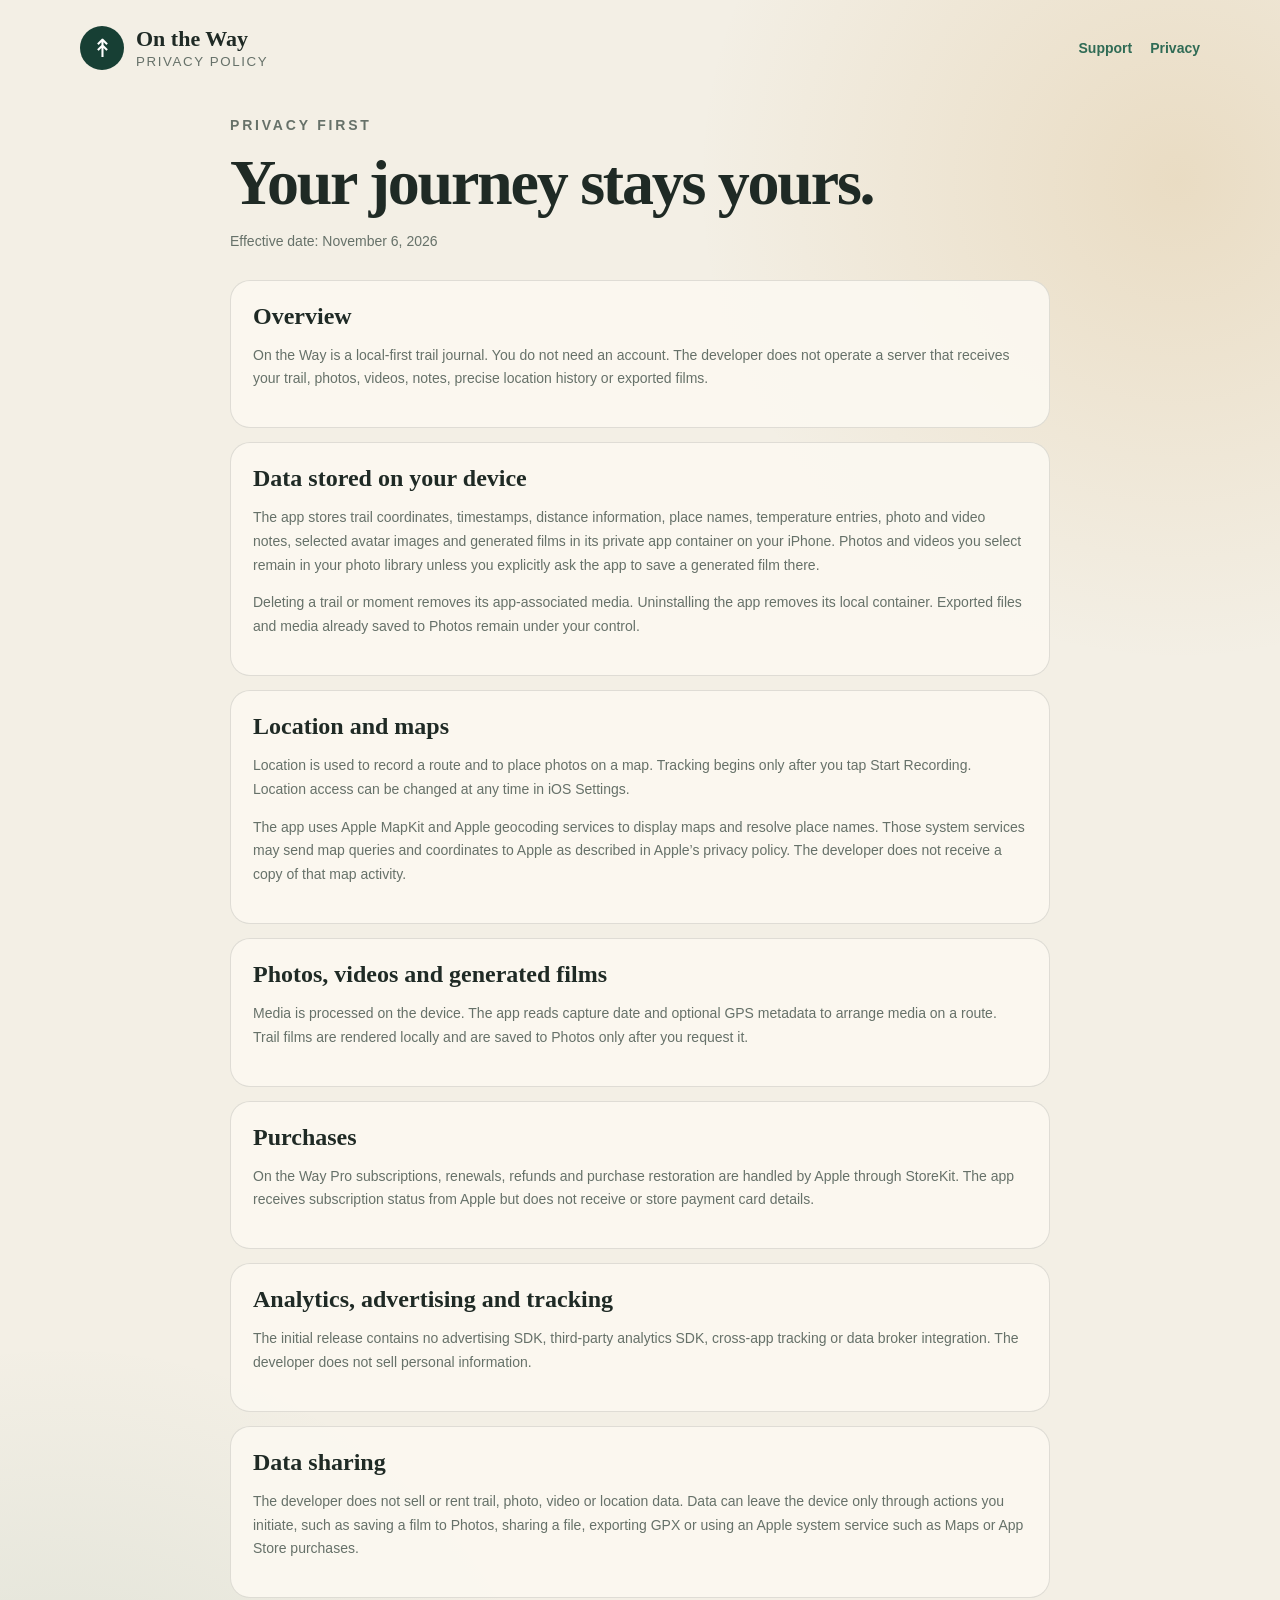
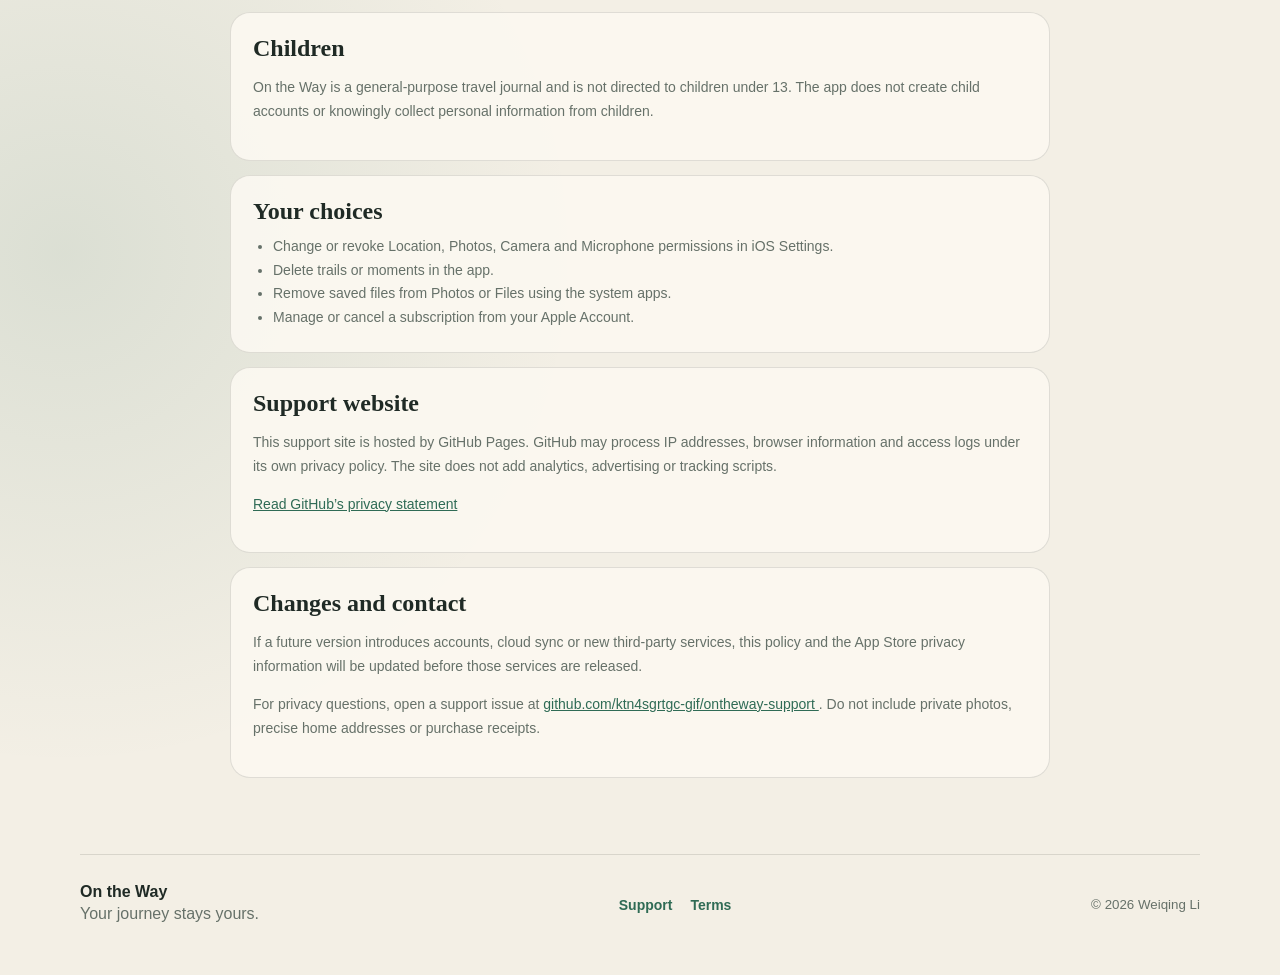
==== privacy.html @ 14183062 "Add On the Way support and privacy pages" ====
<!doctype html>
<html lang="en">
<head>
  <meta charset="utf-8">
  <meta name="viewport" content="width=device-width, initial-scale=1">
  <meta name="theme-color" content="#173f34">
  <meta name="description" content="Privacy policy for On the Way.">
  <title>On the Way — Privacy Policy</title>
  <link rel="stylesheet" href="styles.css">
</head>
<body>
  <header class="site-header">
    <a class="brand" href="index.html" aria-label="On the Way support home">
      <span class="brand-mark" aria-hidden="true">↟</span>
      <span>
        <strong>On the Way</strong>
        <small>Privacy Policy</small>
      </span>
    </a>
    <nav aria-label="Main navigation">
      <a href="index.html">Support</a>
      <a href="privacy.html">Privacy</a>
    </nav>
  </header>

  <main class="policy">
    <p class="eyebrow">PRIVACY FIRST</p>
    <h1>Your journey stays yours.</h1>
    <p class="updated">Effective date: November 6, 2026</p>

    <article>
      <h2>Overview</h2>
      <p>
        On the Way is a local-first trail journal. You do not need an account.
        The developer does not operate a server that receives your trail,
        photos, videos, notes, precise location history or exported films.
      </p>
    </article>

    <article>
      <h2>Data stored on your device</h2>
      <p>
        The app stores trail coordinates, timestamps, distance information,
        place names, temperature entries, photo and video notes, selected
        avatar images and generated films in its private app container on your
        iPhone. Photos and videos you select remain in your photo library unless
        you explicitly ask the app to save a generated film there.
      </p>
      <p>
        Deleting a trail or moment removes its app-associated media. Uninstalling
        the app removes its local container. Exported files and media already
        saved to Photos remain under your control.
      </p>
    </article>

    <article>
      <h2>Location and maps</h2>
      <p>
        Location is used to record a route and to place photos on a map. Tracking
        begins only after you tap Start Recording. Location access can be changed
        at any time in iOS Settings.
      </p>
      <p>
        The app uses Apple MapKit and Apple geocoding services to display maps and
        resolve place names. Those system services may send map queries and
        coordinates to Apple as described in Apple’s privacy policy. The developer
        does not receive a copy of that map activity.
      </p>
    </article>

    <article>
      <h2>Photos, videos and generated films</h2>
      <p>
        Media is processed on the device. The app reads capture date and optional
        GPS metadata to arrange media on a route. Trail films are rendered locally
        and are saved to Photos only after you request it.
      </p>
    </article>

    <article>
      <h2>Purchases</h2>
      <p>
        On the Way Pro subscriptions, renewals, refunds and purchase restoration
        are handled by Apple through StoreKit. The app receives subscription
        status from Apple but does not receive or store payment card details.
      </p>
    </article>

    <article>
      <h2>Analytics, advertising and tracking</h2>
      <p>
        The initial release contains no advertising SDK, third-party analytics
        SDK, cross-app tracking or data broker integration. The developer does not
        sell personal information.
      </p>
    </article>

    <article>
      <h2>Data sharing</h2>
      <p>
        The developer does not sell or rent trail, photo, video or location data.
        Data can leave the device only through actions you initiate, such as
        saving a film to Photos, sharing a file, exporting GPX or using an Apple
        system service such as Maps or App Store purchases.
      </p>
    </article>

    <article>
      <h2>Children</h2>
      <p>
        On the Way is a general-purpose travel journal and is not directed to
        children under 13. The app does not create child accounts or knowingly
        collect personal information from children.
      </p>
    </article>

    <article>
      <h2>Your choices</h2>
      <ul>
        <li>Change or revoke Location, Photos, Camera and Microphone permissions in iOS Settings.</li>
        <li>Delete trails or moments in the app.</li>
        <li>Remove saved files from Photos or Files using the system apps.</li>
        <li>Manage or cancel a subscription from your Apple Account.</li>
      </ul>
    </article>

    <article>
      <h2>Support website</h2>
      <p>
        This support site is hosted by GitHub Pages. GitHub may process IP
        addresses, browser information and access logs under its own privacy
        policy. The site does not add analytics, advertising or tracking scripts.
      </p>
      <p>
        <a href="https://docs.github.com/en/site-policy/privacy-policies/github-general-privacy-statement">
          Read GitHub’s privacy statement
        </a>
      </p>
    </article>

    <article>
      <h2>Changes and contact</h2>
      <p>
        If a future version introduces accounts, cloud sync or new third-party
        services, this policy and the App Store privacy information will be
        updated before those services are released.
      </p>
      <p>
        For privacy questions, open a support issue at
        <a href="https://github.com/ktn4sgrtgc-gif/ontheway-support/issues/new">
          github.com/ktn4sgrtgc-gif/ontheway-support
        </a>.
        Do not include private photos, precise home addresses or purchase receipts.
      </p>
    </article>
  </main>

  <footer>
    <div>
      <strong>On the Way</strong>
      <p>Your journey stays yours.</p>
    </div>
    <nav aria-label="Footer navigation">
      <a href="index.html">Support</a>
      <a href="https://www.apple.com/legal/internet-services/itunes/dev/stdeula/">Terms</a>
    </nav>
    <small>© 2026 Weiqing Li</small>
  </footer>
</body>
</html>
---- styles.css ----
:root {
  color-scheme: light;
  font-family: -apple-system, BlinkMacSystemFont, "SF Pro Text", sans-serif;
  background: #f3efe5;
  color: #1f2a25;
  --forest: #173f34;
  --forest-light: #2f6b55;
  --coral: #d46a4c;
  --paper: #fbf8f0;
  --muted: #667169;
  --border: rgba(31, 42, 37, 0.13);
}

* {
  box-sizing: border-box;
}

body {
  margin: 0;
  min-height: 100vh;
  background:
    radial-gradient(circle at 92% 7%, rgba(195, 144, 60, 0.2), transparent 30rem),
    radial-gradient(circle at 5% 72%, rgba(47, 107, 85, 0.12), transparent 32rem),
    #f3efe5;
}

a {
  color: var(--forest-light);
}

.site-header,
footer {
  width: min(1120px, calc(100% - 40px));
  margin: 0 auto;
  display: flex;
  align-items: center;
  justify-content: space-between;
  gap: 24px;
}

.site-header {
  padding: 26px 0 18px;
}

.brand {
  display: flex;
  align-items: center;
  gap: 12px;
  color: inherit;
  text-decoration: none;
}

.brand-mark {
  display: grid;
  place-items: center;
  width: 44px;
  height: 44px;
  border-radius: 50%;
  color: #fff;
  font-size: 25px;
  background: var(--forest);
}

.brand strong {
  display: block;
  font-family: Georgia, "Times New Roman", serif;
  font-size: 22px;
}

.brand small {
  color: var(--muted);
  letter-spacing: 0.12em;
  text-transform: uppercase;
}

nav {
  display: flex;
  gap: 18px;
}

nav a {
  text-decoration: none;
  font-size: 14px;
  font-weight: 600;
}

main {
  width: min(1040px, calc(100% - 40px));
  margin: 0 auto;
  padding: 26px 0 62px;
}

.hero {
  padding: 62px 0 48px;
  max-width: 800px;
}

.eyebrow {
  margin: 0 0 12px;
  color: var(--forest-light);
  font-size: 11px;
  font-weight: 800;
  letter-spacing: 0.2em;
}

h1,
h2,
h3 {
  font-family: Georgia, "Times New Roman", serif;
}

h1 {
  margin: 0;
  font-size: clamp(42px, 8vw, 76px);
  line-height: 1.03;
  letter-spacing: -0.035em;
}

.lead {
  max-width: 680px;
  margin: 24px 0;
  color: var(--muted);
  font-size: 18px;
  line-height: 1.7;
}

.hero-actions {
  display: flex;
  gap: 12px;
  flex-wrap: wrap;
  margin-top: 26px;
}

.button {
  display: inline-flex;
  align-items: center;
  justify-content: center;
  min-height: 46px;
  padding: 0 20px;
  border-radius: 999px;
  color: #fff;
  background: var(--coral);
  text-decoration: none;
  font-size: 14px;
  font-weight: 700;
}

.button.secondary {
  color: var(--forest);
  background: var(--paper);
  border: 1px solid var(--border);
}

.grid {
  display: grid;
  grid-template-columns: repeat(2, minmax(0, 1fr));
  gap: 16px;
}

.section-title {
  grid-column: 1 / -1;
  margin-bottom: 6px;
}

.section-title h2,
.contact-card h2 {
  margin: 0;
  font-size: 34px;
}

.grid article,
.policy article,
.contact-card {
  padding: 22px;
  border: 1px solid var(--border);
  border-radius: 20px;
  background: rgba(251, 248, 240, 0.93);
}

.grid article h3 {
  margin: 0 0 9px;
  font-size: 21px;
}

.grid article p,
.policy p,
.policy li,
.contact-card p {
  color: var(--muted);
  font-size: 14px;
  line-height: 1.7;
}

.contact-card {
  display: flex;
  align-items: center;
  justify-content: space-between;
  gap: 24px;
  margin-top: 18px;
}

.policy {
  max-width: 820px;
}

.policy h1 {
  margin: 8px 0 12px;
  font-size: clamp(42px, 7vw, 64px);
}

.policy .updated {
  margin-bottom: 26px;
}

.policy article {
  margin-bottom: 14px;
}

.policy article h2 {
  margin: 0 0 10px;
  font-size: 24px;
}

.policy ul {
  margin: 0;
  padding-left: 20px;
}

footer {
  padding: 28px 0 48px;
  border-top: 1px solid var(--border);
}

footer p {
  margin: 4px 0;
  color: var(--muted);
}

small {
  color: var(--muted);
}

@media (max-width: 720px) {
  .grid {
    grid-template-columns: 1fr;
  }

  .contact-card,
  footer,
  .site-header {
    align-items: flex-start;
    flex-direction: column;
  }

  .hero {
    padding-top: 34px;
  }
}
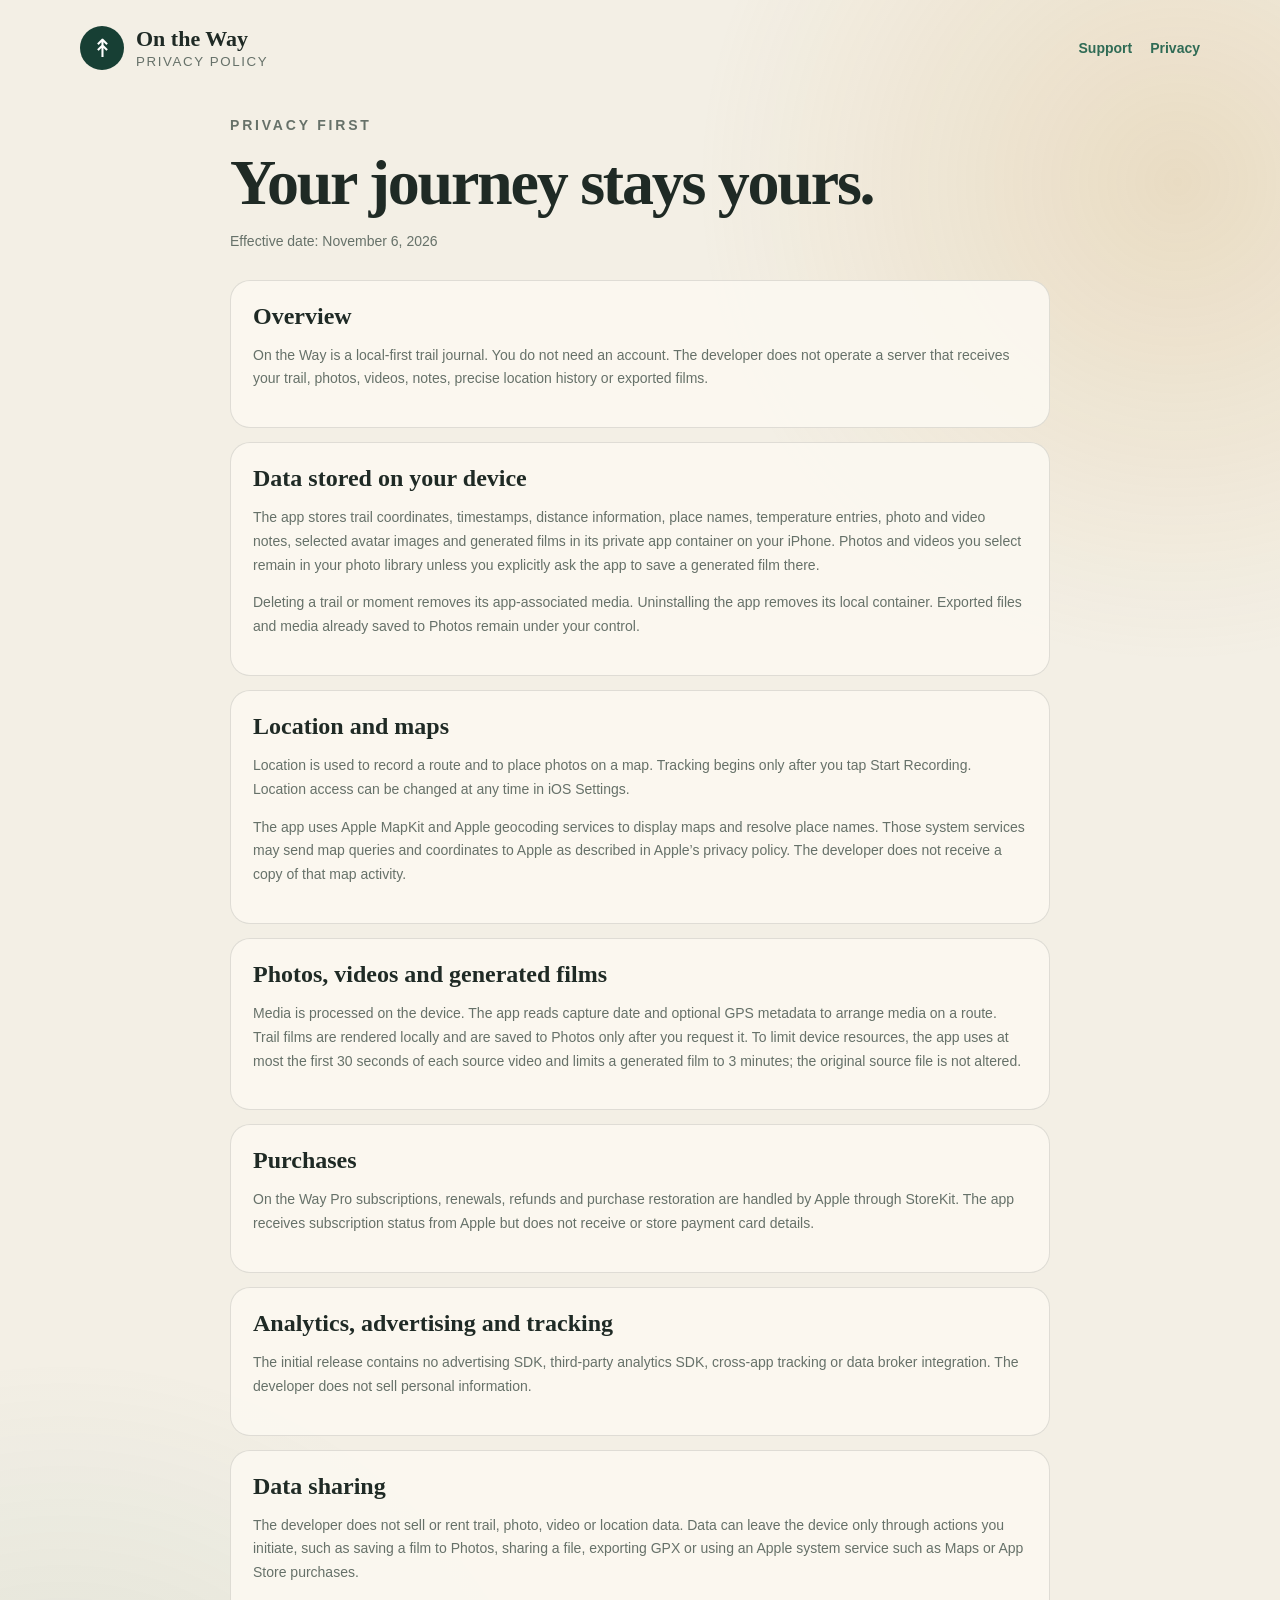
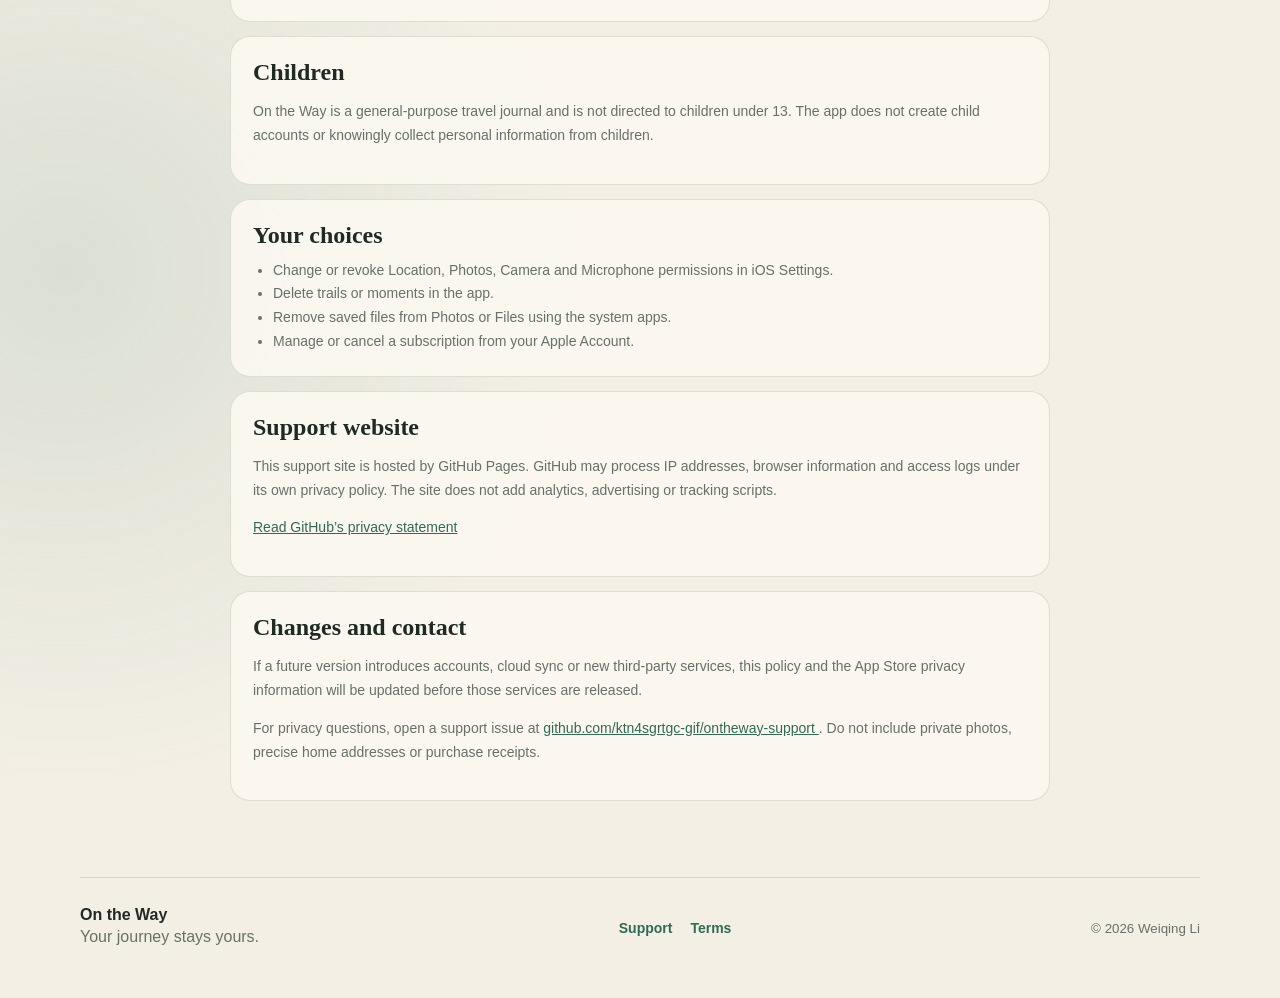
==== commit 7881bf57: "Update trail film duration and media limits" ====
--- a/privacy.html
+++ b/privacy.html
@@ -73,7 +73,10 @@
       <p>
         Media is processed on the device. The app reads capture date and optional
         GPS metadata to arrange media on a route. Trail films are rendered locally
-        and are saved to Photos only after you request it.
+        and are saved to Photos only after you request it. To limit device
+        resources, the app uses at most the first 30 seconds of each source video
+        and limits a generated film to 3 minutes; the original source file is not
+        altered.
       </p>
     </article>
 
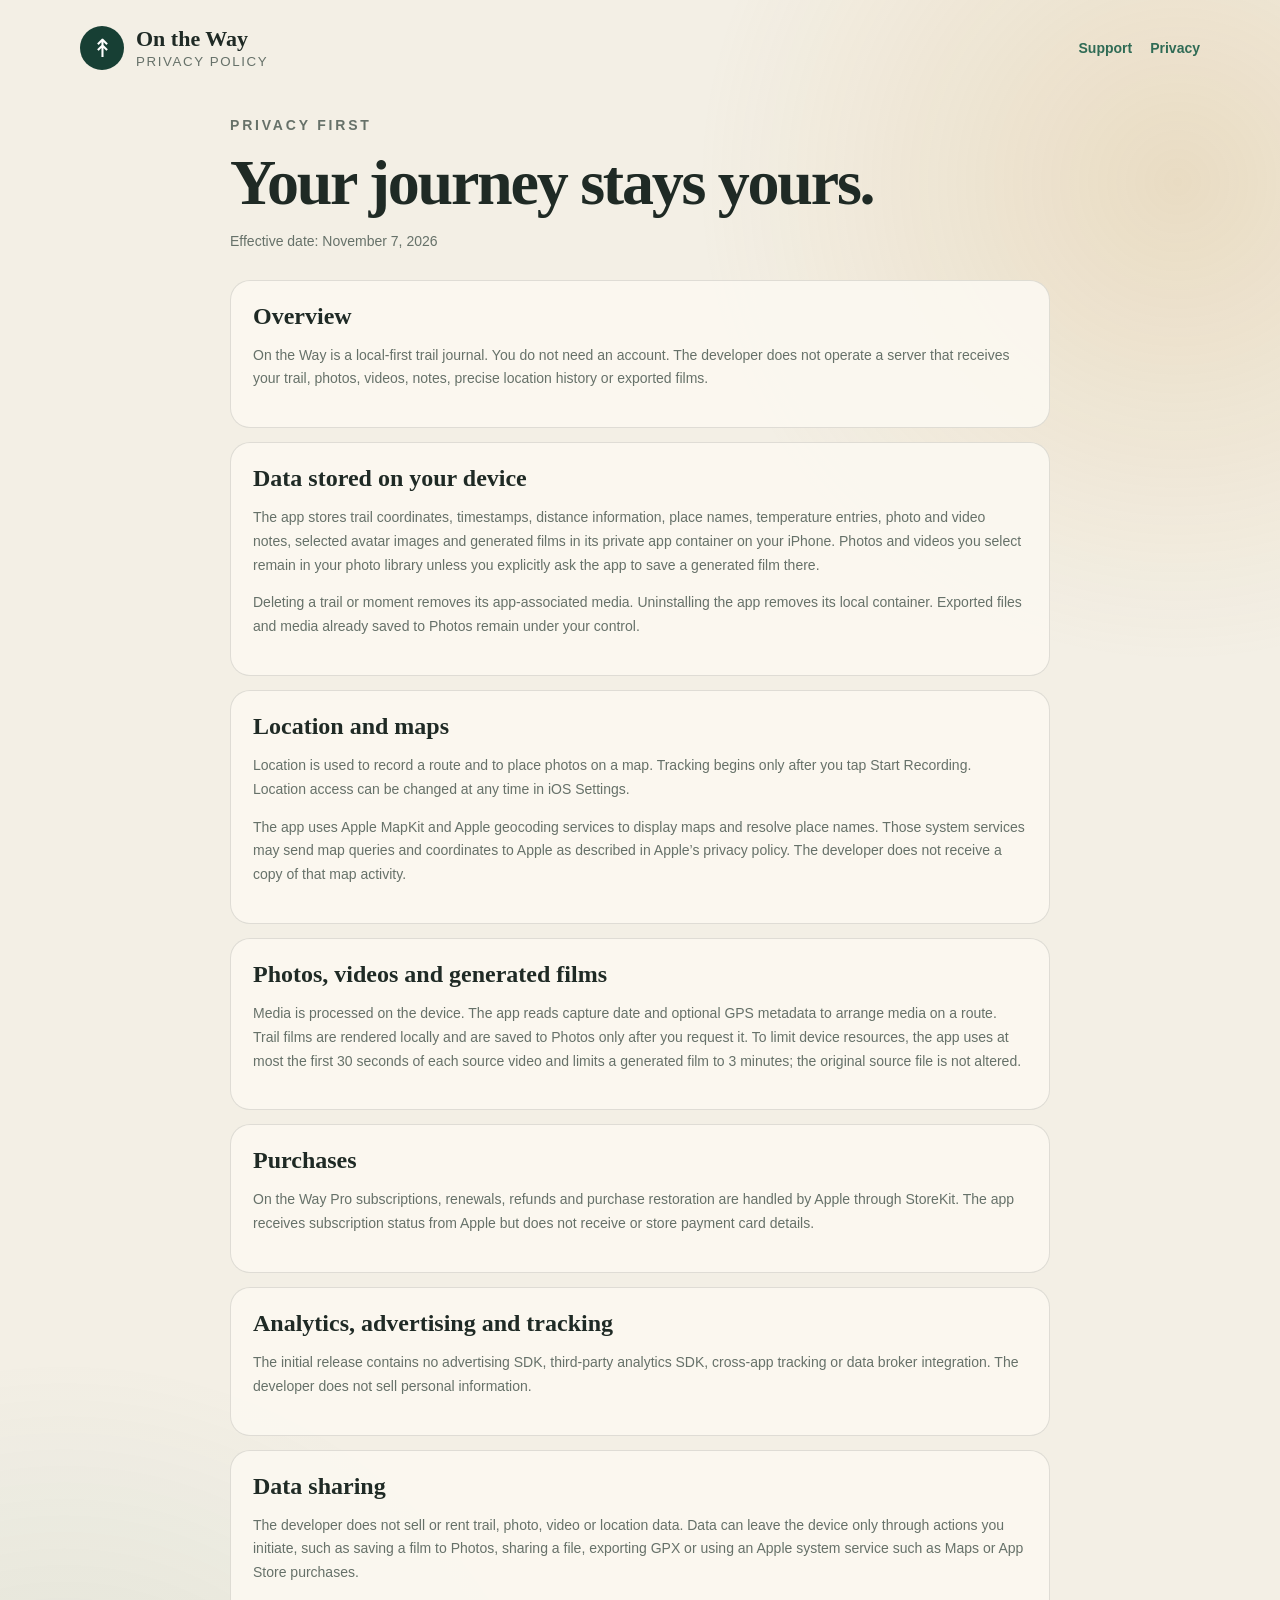
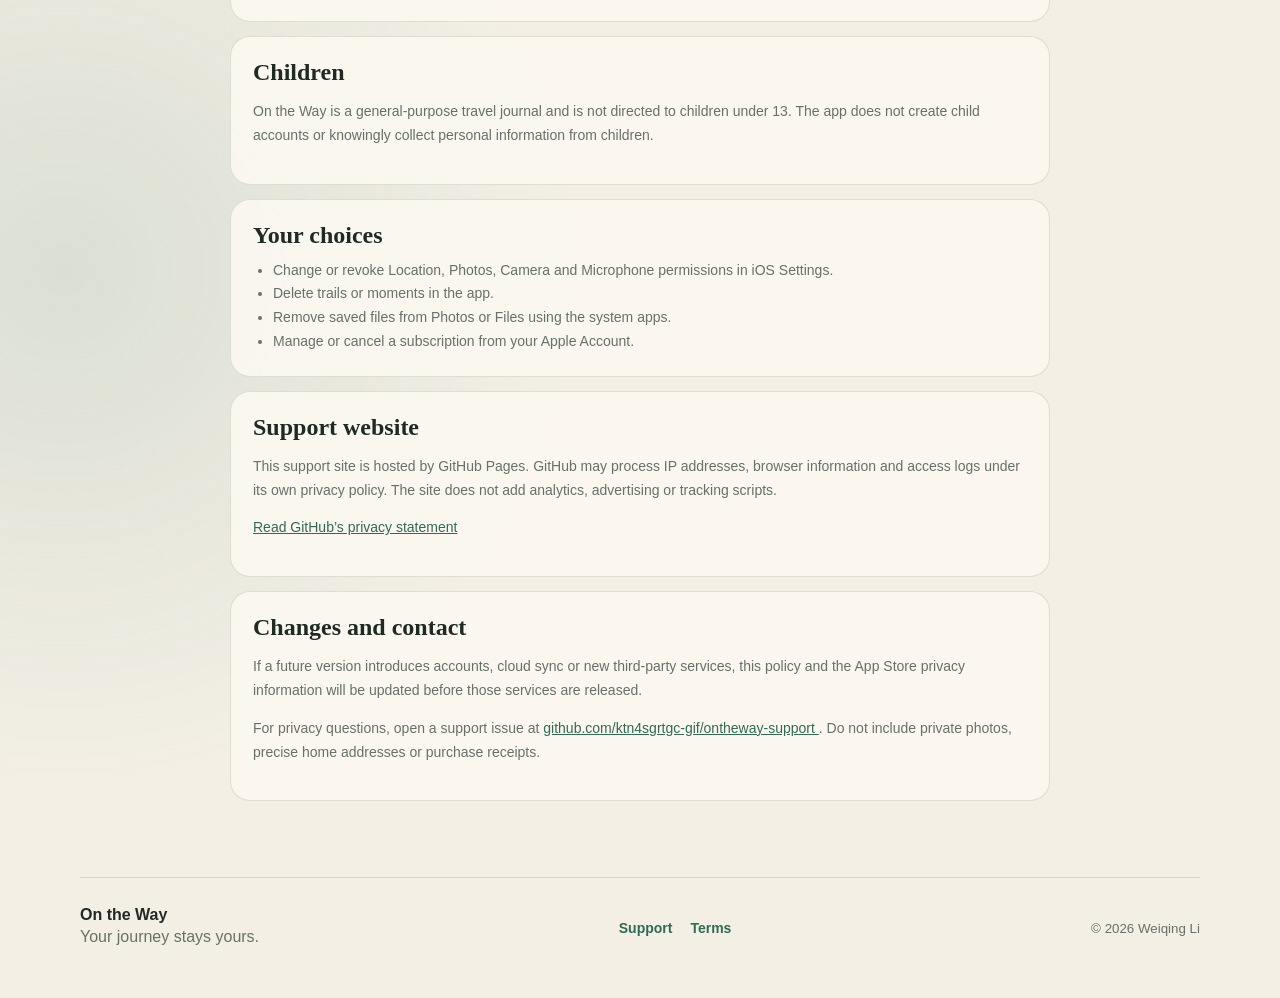
==== commit 046fa94b: "Document final film and media limits" ====
--- a/privacy.html
+++ b/privacy.html
@@ -26,7 +26,7 @@
   <main class="policy">
     <p class="eyebrow">PRIVACY FIRST</p>
     <h1>Your journey stays yours.</h1>
-    <p class="updated">Effective date: November 6, 2026</p>
+    <p class="updated">Effective date: November 7, 2026</p>
 
     <article>
       <h2>Overview</h2>
